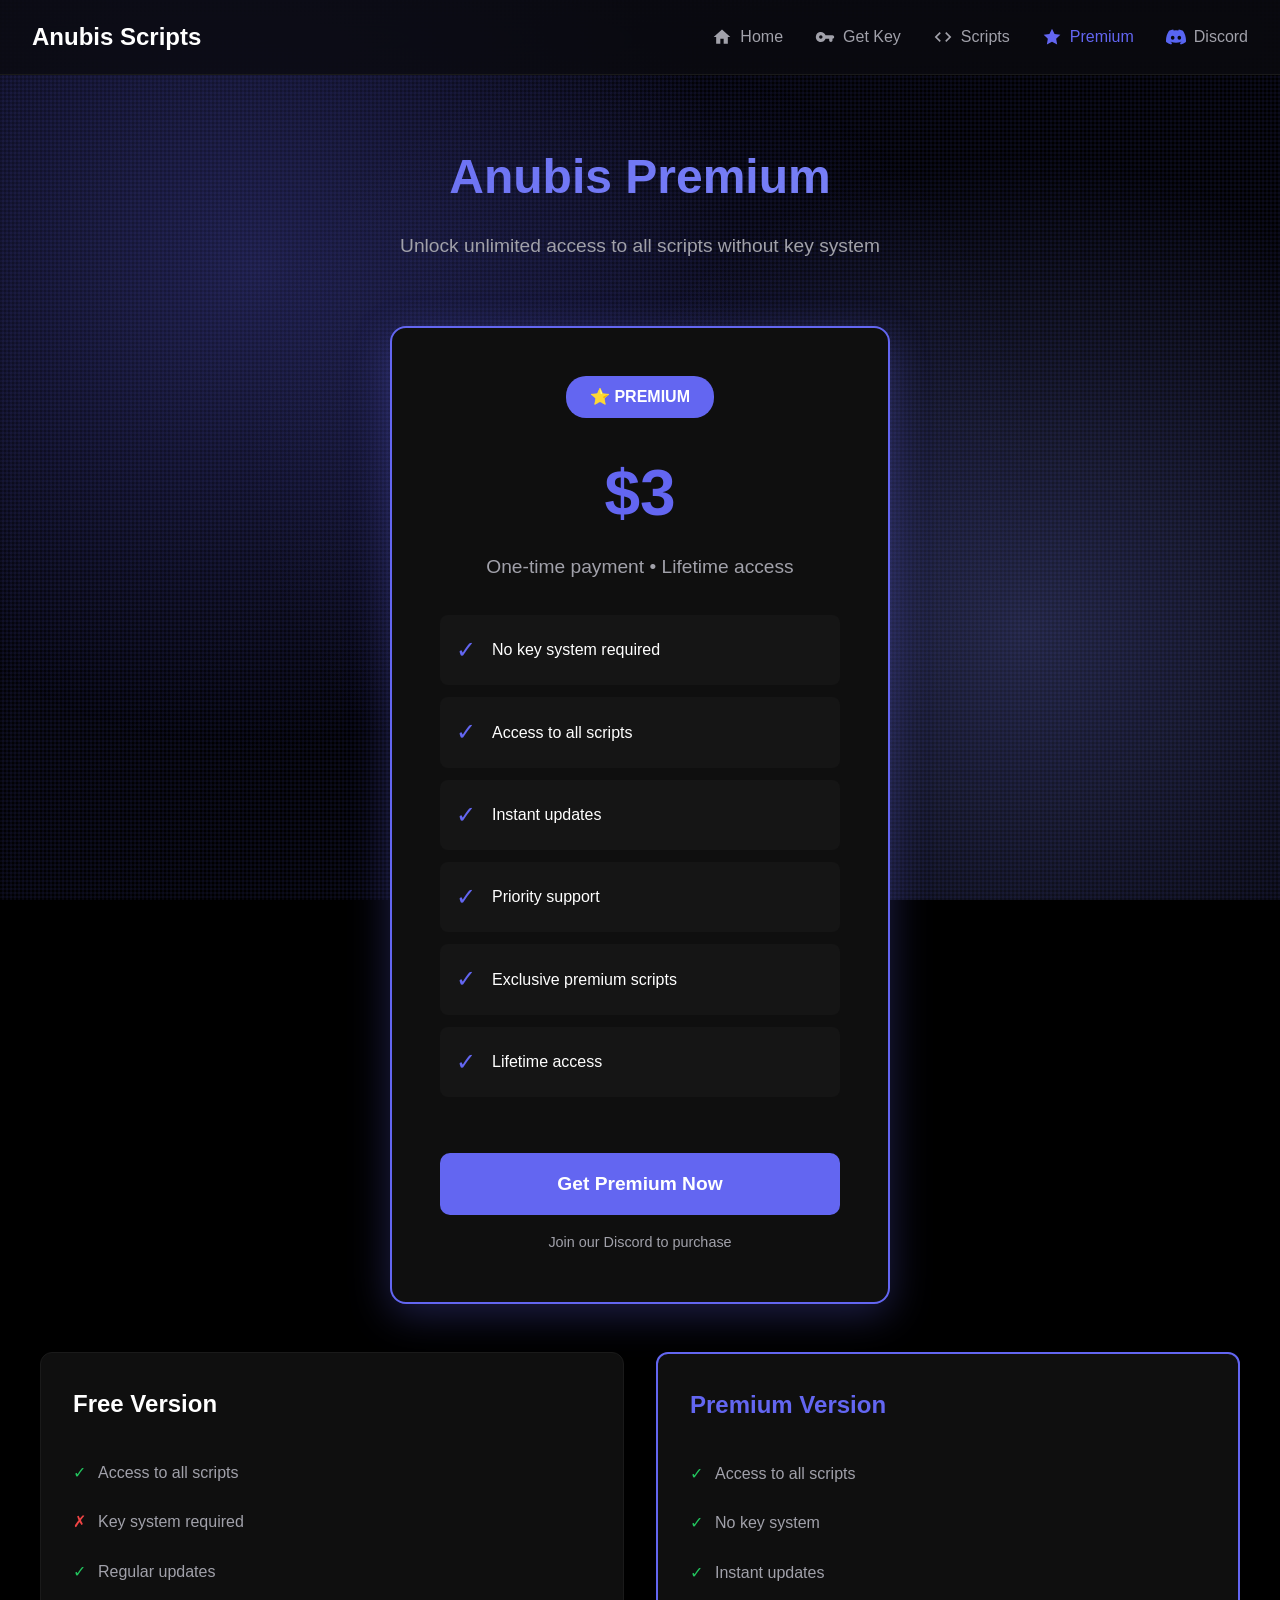
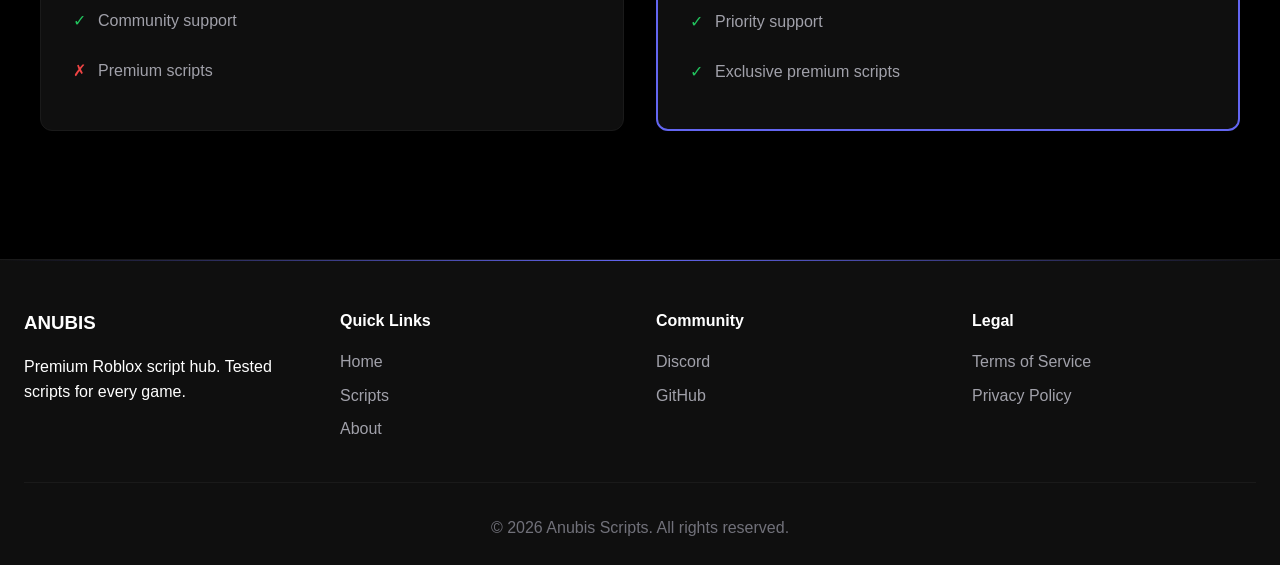
==== pages/premium.html @ 2e3e7651 "Initial commit: Anubis Scripts website" ====
<!DOCTYPE html>
<html lang="en">
<head>
    <meta charset="UTF-8">
    <meta name="viewport" content="width=device-width, initial-scale=1.0">
    <title>Premium - Anubis Scripts</title>
    <link rel="stylesheet" href="../css/airflow-style.css">
    <style>
        .page-header {
            padding: 4rem 0 2rem;
            text-align: center;
        }

        .page-title {
            font-size: 3rem;
            margin-bottom: 1rem;
            background: linear-gradient(135deg, var(--accent), var(--accent-light));
            -webkit-background-clip: text;
            -webkit-text-fill-color: transparent;
            background-clip: text;
        }

        .page-description {
            font-size: 1.2rem;
            color: var(--text-secondary);
        }

        .premium-section {
            padding: 2rem 0 4rem;
        }

        .premium-container {
            max-width: 1200px;
            margin: 0 auto;
        }

        .pricing-card {
            background: var(--surface);
            border: 2px solid var(--accent);
            border-radius: 16px;
            padding: 3rem;
            max-width: 500px;
            margin: 0 auto 3rem;
            text-align: center;
            box-shadow: 0 10px 40px var(--accent-glow);
        }

        .premium-badge {
            display: inline-block;
            background: var(--accent);
            color: white;
            padding: 0.5rem 1.5rem;
            border-radius: 20px;
            font-weight: 600;
            margin-bottom: 1.5rem;
        }

        .price {
            font-size: 4rem;
            font-weight: 700;
            color: var(--accent);
            margin-bottom: 0.5rem;
        }

        .price-period {
            color: var(--text-secondary);
            font-size: 1.2rem;
            margin-bottom: 2rem;
        }

        .features-list {
            text-align: left;
            margin: 2rem 0;
        }

        .feature-item {
            display: flex;
            align-items: center;
            gap: 1rem;
            padding: 1rem;
            margin-bottom: 0.75rem;
            background: var(--surface-light);
            border-radius: 8px;
        }

        .feature-icon {
            color: var(--accent);
            font-size: 1.5rem;
            flex-shrink: 0;
        }

        .feature-text {
            color: var(--text-primary);
            line-height: 1.6;
        }

        .buy-button {
            width: 100%;
            background: var(--accent);
            color: white;
            border: none;
            padding: 1.25rem 2rem;
            border-radius: 10px;
            font-size: 1.2rem;
            font-weight: 600;
            cursor: pointer;
            transition: all var(--transition);
            margin-top: 1.5rem;
        }

        .buy-button:hover {
            background: var(--accent-light);
            transform: translateY(-2px);
            box-shadow: 0 8px 25px var(--accent-glow);
        }

        .comparison-grid {
            display: grid;
            grid-template-columns: repeat(auto-fit, minmax(300px, 1fr));
            gap: 2rem;
            margin-top: 3rem;
        }

        .comparison-card {
            background: var(--surface);
            border: 1px solid var(--border);
            border-radius: 12px;
            padding: 2rem;
        }

        .comparison-card h3 {
            font-size: 1.5rem;
            margin-bottom: 1.5rem;
            color: var(--text-primary);
        }

        .comparison-list {
            list-style: none;
            padding: 0;
        }

        .comparison-list li {
            padding: 0.75rem 0;
            color: var(--text-secondary);
            display: flex;
            align-items: center;
            gap: 0.75rem;
        }

        .check-icon {
            color: var(--success);
        }

        .cross-icon {
            color: #ef4444;
        }
    </style>
</head>
<body>
    <!-- Header -->
    <header class="header">
        <div class="header-container">
            <div class="header-brand">
                <img src="../assets/logo.png" alt="Anubis" class="brand-logo-img" onerror="this.style.display='none'">
                Anubis Scripts
            </div>
            <nav class="nav">
                <a class="nav-link" href="../index.html">
                    <svg class="nav-icon" viewBox="0 0 24 24" fill="currentColor">
                        <path d="M10 20v-6h4v6h5v-8h3L12 3 2 12h3v8z"></path>
                    </svg>
                    Home
                </a>
                <a class="nav-link" href="get-key.html">
                    <svg class="nav-icon" viewBox="0 0 24 24" fill="currentColor">
                        <path d="M12.65 10C11.7 7.31 8.9 5.5 5.77 6.12c-2.29.46-4.15 2.29-4.63 4.58C.32 14.57 3.26 18 7 18c2.61 0 4.83-1.67 5.65-4H17v2c0 1.1.9 2 2 2s2-.9 2-2v-2c1.1 0 2-.9 2-2s-.9-2-2-2h-8.35zM7 14c-1.1 0-2-.9-2-2s.9-2 2-2 2 .9 2 2-.9 2-2 2z"></path>
                    </svg>
                    Get Key
                </a>
                <a class="nav-link" href="../scripts.html">
                    <svg class="nav-icon" viewBox="0 0 24 24" fill="currentColor">
                        <path d="M9.4 16.6L4.8 12l4.6-4.6L8 6l-6 6 6 6 1.4-1.4zm5.2 0l4.6-4.6-4.6-4.6L16 6l6 6-6 6-1.4-1.4z"></path>
                    </svg>
                    Scripts
                </a>
                <a class="nav-link" href="premium.html" style="color: var(--accent);">
                    <svg class="nav-icon" viewBox="0 0 24 24" fill="currentColor">
                        <path d="M12 2l3.09 6.26L22 9.27l-5 4.87 1.18 6.88L12 17.77l-6.18 3.25L7 14.14 2 9.27l6.91-1.01L12 2z"></path>
                    </svg>
                    Premium
                </a>
                <a class="nav-link" href="https://discord.gg/FeSD9YyA4r" target="_blank">
                    <svg class="nav-icon discord-icon" viewBox="0 0 24 24" fill="currentColor">
                        <path d="M20.317 4.37a19.791 19.791 0 00-4.885-1.515.074.074 0 00-.079.037c-.21.375-.444.865-.608 1.25a18.27 18.27 0 00-5.487 0 12.64 12.64 0 00-.617-1.25.077.077 0 00-.079-.037A19.736 19.736 0 003.677 4.37a.07.07 0 00-.032.027C.533 9.046-.32 13.58.099 18.057a.082.082 0 00.031.057 19.9 19.9 0 005.993 3.03.078.078 0 00.084-.028c.462-.63.874-1.295 1.226-1.994a.076.076 0 00-.041-.106 13.107 13.107 0 01-1.872-.892.077.077 0 01-.008-.128 10.2 10.2 0 00.372-.292.074.074 0 01.077-.01c3.928 1.793 8.18 1.793 12.062 0a.074.074 0 01.078.01c.12.098.246.198.373.292a.077.077 0 01-.006.127 12.299 12.299 0 01-1.873.892.077.077 0 00-.041.107c.36.698.772 1.362 1.225 1.993a.076.076 0 00.084.028 19.839 19.839 0 006.002-3.03.077.077 0 00.032-.054c.5-5.177-.838-9.674-3.549-13.66a.061.061 0 00-.031-.03zM8.02 15.33c-1.183 0-2.157-1.085-2.157-2.419 0-1.333.956-2.419 2.157-2.419 1.21 0 2.176 1.096 2.157 2.42 0 1.333-.956 2.418-2.157 2.418zm7.975 0c-1.183 0-2.157-1.085-2.157-2.419 0-1.333.955-2.419 2.157-2.419 1.21 0 2.176 1.096 2.157 2.42 0 1.333-.946 2.418-2.157 2.418z"></path>
                    </svg>
                    Discord
                </a>
            </nav>
        </div>
    </header>

    <!-- Page Header -->
    <section class="page-header">
        <div class="container">
            <h1 class="page-title">Anubis Premium</h1>
            <p class="page-description">Unlock unlimited access to all scripts without key system</p>
        </div>
    </section>

    <!-- Premium Section -->
    <section class="premium-section">
        <div class="container">
            <div class="premium-container">
                <!-- Pricing Card -->
                <div class="pricing-card">
                    <div class="premium-badge">⭐ PREMIUM</div>
                    <div class="price">$3</div>
                    <div class="price-period">One-time payment • Lifetime access</div>

                    <div class="features-list">
                        <div class="feature-item">
                            <span class="feature-icon">✓</span>
                            <span class="feature-text">No key system required</span>
                        </div>
                        <div class="feature-item">
                            <span class="feature-icon">✓</span>
                            <span class="feature-text">Access to all scripts</span>
                        </div>
                        <div class="feature-item">
                            <span class="feature-icon">✓</span>
                            <span class="feature-text">Instant updates</span>
                        </div>
                        <div class="feature-item">
                            <span class="feature-icon">✓</span>
                            <span class="feature-text">Priority support</span>
                        </div>
                        <div class="feature-item">
                            <span class="feature-icon">✓</span>
                            <span class="feature-text">Exclusive premium scripts</span>
                        </div>
                        <div class="feature-item">
                            <span class="feature-icon">✓</span>
                            <span class="feature-text">Lifetime access</span>
                        </div>
                    </div>

                    <button class="buy-button" onclick="window.open('https://discord.gg/FeSD9YyA4r', '_blank')">
                        Get Premium Now
                    </button>
                    <p style="color: var(--text-secondary); margin-top: 1rem; font-size: 0.9rem;">
                        Join our Discord to purchase
                    </p>
                </div>

                <!-- Comparison -->
                <div class="comparison-grid">
                    <div class="comparison-card">
                        <h3>Free Version</h3>
                        <ul class="comparison-list">
                            <li><span class="check-icon">✓</span> Access to all scripts</li>
                            <li><span class="cross-icon">✗</span> Key system required</li>
                            <li><span class="check-icon">✓</span> Regular updates</li>
                            <li><span class="check-icon">✓</span> Community support</li>
                            <li><span class="cross-icon">✗</span> Premium scripts</li>
                        </ul>
                    </div>

                    <div class="comparison-card" style="border: 2px solid var(--accent);">
                        <h3 style="color: var(--accent);">Premium Version</h3>
                        <ul class="comparison-list">
                            <li><span class="check-icon">✓</span> Access to all scripts</li>
                            <li><span class="check-icon">✓</span> No key system</li>
                            <li><span class="check-icon">✓</span> Instant updates</li>
                            <li><span class="check-icon">✓</span> Priority support</li>
                            <li><span class="check-icon">✓</span> Exclusive premium scripts</li>
                        </ul>
                    </div>
                </div>
            </div>
        </div>
    </section>

    <!-- Footer -->
    <footer class="footer">
        <div class="container">
            <div class="footer-content">
                <div class="footer-section">
                    <h3>ANUBIS</h3>
                    <p>Premium Roblox script hub. Tested scripts for every game.</p>
                </div>
                <div class="footer-section">
                    <h4>Quick Links</h4>
                    <a href="../index.html" class="footer-link">Home</a>
                    <a href="../scripts.html" class="footer-link">Scripts</a>
                    <a href="about.html" class="footer-link">About</a>
                </div>
                <div class="footer-section">
                    <h4>Community</h4>
                    <a href="https://discord.gg/FeSD9YyA4r" target="_blank" class="footer-link">Discord</a>
                    <a href="https://github.com/biokiller59" target="_blank" class="footer-link">GitHub</a>
                </div>
                <div class="footer-section">
                    <h4>Legal</h4>
                    <a href="legal/terms.html" class="footer-link">Terms of Service</a>
                    <a href="legal/privacy.html" class="footer-link">Privacy Policy</a>
                </div>
            </div>
            <div class="footer-bottom">
                <p>&copy; 2026 Anubis Scripts. All rights reserved.</p>
            </div>
        </div>
    </footer>
</body>
</html>
---- css/airflow-style.css ----
/* ===================================
   AIRFLOW STYLE - INSPIRED DESIGN
   =================================== */

:root {
    /* AirFlow Colors - Darker Theme */
    --bg-primary: #000000;
    --bg-secondary: #0a0a0a;
    --surface: #0f0f0f;
    --surface-light: #151515;
    --accent: #6366f1;
    --accent-light: #818cf8;
    --accent-glow: rgba(99, 102, 241, 0.3);
    --text-primary: #ffffff;
    --text-secondary: #a1a1aa;
    --text-dim: #71717a;
    --border: #1a1a1a;
    --success: #22c55e;
    --warning: #f59e0b;

    /* Spacing */
    --spacing-xs: 0.5rem;
    --spacing-sm: 1rem;
    --spacing-md: 1.5rem;
    --spacing-lg: 2rem;
    --spacing-xl: 3rem;

    /* Transitions */
    --transition: 0.3s cubic-bezier(0.4, 0, 0.2, 1);
}

* {
    margin: 0;
    padding: 0;
    box-sizing: border-box;
}

body {
    font-family: -apple-system, BlinkMacSystemFont, 'Segoe UI', Roboto, 'Helvetica Neue', Arial, sans-serif;
    background: var(--bg-primary);
    color: var(--text-primary);
    line-height: 1.6;
    overflow-x: hidden;
    position: relative;
}

/* Animated Background - Matrix/Code Theme */
body::before {
    content: '';
    position: fixed;
    top: 0;
    left: 0;
    width: 100%;
    height: 100%;
    background:
        linear-gradient(135deg, rgba(99, 102, 241, 0.08) 0%, transparent 50%),
        repeating-linear-gradient(
            90deg,
            transparent,
            transparent 2px,
            rgba(99, 102, 241, 0.06) 2px,
            rgba(99, 102, 241, 0.06) 4px
        ),
        repeating-linear-gradient(
            0deg,
            transparent,
            transparent 2px,
            rgba(99, 102, 241, 0.06) 2px,
            rgba(99, 102, 241, 0.06) 4px
        );
    animation: gridMove 20s linear infinite;
    pointer-events: none;
    z-index: 0;
}

body::after {
    content: '';
    position: fixed;
    top: 0;
    left: 0;
    width: 100%;
    height: 100%;
    background:
        radial-gradient(circle at 20% 30%, rgba(99, 102, 241, 0.25) 0%, transparent 40%),
        radial-gradient(circle at 80% 70%, rgba(129, 140, 248, 0.25) 0%, transparent 40%),
        radial-gradient(circle at 50% 50%, rgba(99, 102, 241, 0.15) 0%, transparent 50%);
    animation: backgroundPulse 8s ease-in-out infinite;
    pointer-events: none;
    z-index: 0;
}

@keyframes gridMove {
    0% {
        background-position: 0 0, 0 0, 0 0;
    }
    100% {
        background-position: 0 0, 100px 0, 0 100px;
    }
}

@keyframes backgroundPulse {
    0%, 100% {
        opacity: 0.8;
        transform: rotate(0deg);
    }
    33% {
        opacity: 1;
        transform: rotate(2deg);
    }
    66% {
        opacity: 0.9;
        transform: rotate(-2deg);
    }
}

.container {
    max-width: 1400px;
    margin: 0 auto;
    padding: 0 var(--spacing-md);
    position: relative;
    z-index: 1;
}

/* === HEADER === */
.header {
    position: sticky;
    top: 0;
    z-index: 1000;
    background: rgba(10, 10, 15, 0.8);
    backdrop-filter: blur(20px);
    border-bottom: 1px solid var(--border);
    animation: slideDown 0.5s ease-out;
}

@keyframes slideDown {
    from {
        transform: translateY(-100%);
        opacity: 0;
    }
    to {
        transform: translateY(0);
        opacity: 1;
    }
}

.header-container {
    display: flex;
    align-items: center;
    justify-content: space-between;
    padding: 1rem 2rem;
    max-width: 1400px;
    margin: 0 auto;
}

.header-brand {
    display: flex;
    align-items: center;
    gap: 0.75rem;
    font-size: 1.5rem;
    font-weight: 700;
    color: var(--text-primary);
    animation: fadeIn 0.8s ease-out;
}

@keyframes fadeIn {
    from {
        opacity: 0;
        transform: translateY(10px);
    }
    to {
        opacity: 1;
        transform: translateY(0);
    }
}

.brand-logo-img {
    width: 40px;
    height: 40px;
    border-radius: 8px;
    transition: all var(--transition);
    animation: rotate 20s linear infinite;
}

@keyframes rotate {
    from { transform: rotate(0deg); }
    to { transform: rotate(360deg); }
}

.brand-logo-img:hover {
    animation: none;
    transform: scale(1.1);
    box-shadow: 0 0 20px var(--accent-glow);
}

.nav {
    display: flex;
    gap: 2rem;
    align-items: center;
}

.nav-link {
    display: flex;
    align-items: center;
    gap: 0.5rem;
    color: var(--text-secondary);
    text-decoration: none;
    font-weight: 500;
    transition: all var(--transition);
    padding: 0.5rem 0;
    position: relative;
}

.nav-link::after {
    content: '';
    position: absolute;
    bottom: 0;
    left: 0;
    width: 0;
    height: 2px;
    background: var(--accent);
    transition: width var(--transition);
}

.nav-link:hover {
    color: var(--text-primary);
    transform: translateY(-2px);
}

.nav-link:hover::after {
    width: 100%;
}

.nav-icon {
    width: 20px;
    height: 20px;
    transition: all var(--transition);
}

.nav-link:hover .nav-icon {
    transform: scale(1.2);
}

.discord-icon {
    fill: #5865f2;
}

/* === BUTTONS === */
.btn-primary,
.btn-secondary,
.btn-accent {
    display: flex;
    align-items: center;
    gap: 0.5rem;
    padding: 0.875rem 1.75rem;
    border-radius: 8px;
    font-weight: 600;
    font-size: 1rem;
    cursor: pointer;
    transition: all var(--transition);
    border: none;
    text-decoration: none;
    position: relative;
    overflow: hidden;
}

.btn-primary::before,
.btn-accent::before {
    content: '';
    position: absolute;
    top: 50%;
    left: 50%;
    width: 0;
    height: 0;
    border-radius: 50%;
    background: rgba(255, 255, 255, 0.2);
    transform: translate(-50%, -50%);
    transition: width 0.6s, height 0.6s;
}

.btn-primary:hover::before,
.btn-accent:hover::before {
    width: 300px;
    height: 300px;
}

.btn-primary {
    background: var(--accent);
    color: white;
    box-shadow: 0 4px 14px var(--accent-glow);
}

.btn-primary:hover {
    background: var(--accent-light);
    transform: translateY(-2px);
    box-shadow: 0 6px 20px var(--accent-glow);
}

.btn-secondary {
    background: transparent;
    color: var(--text-primary);
    border: 2px solid var(--border);
}

.btn-secondary:hover {
    border-color: var(--accent);
    background: rgba(99, 102, 241, 0.1);
    transform: translateY(-2px);
}

.btn-accent {
    background: var(--success);
    color: white;
}

.btn-accent:hover {
    background: #16a34a;
    transform: translateY(-2px);
}

.btn-icon {
    width: 20px;
    height: 20px;
    position: relative;
    z-index: 1;
}

/* === HERO SECTION === */
.hero {
    padding: 6rem 0 4rem;
    position: relative;
}

.hero-container {
    max-width: 1400px;
    margin: 0 auto;
    padding: 0 2rem;
}

.brand-section {
    text-align: center;
    margin-bottom: 2rem;
    animation: fadeIn 1s ease-out;
}

.brand-logo {
    width: 120px;
    height: 120px;
    border-radius: 20px;
    box-shadow: 0 0 40px var(--accent-glow);
    animation: float 3s ease-in-out infinite;
}

@keyframes float {
    0%, 100% {
        transform: translateY(0px);
    }
    50% {
        transform: translateY(-20px);
    }
}

.hero-content {
    text-align: center;
    max-width: 800px;
    margin: 0 auto 4rem;
    animation: fadeIn 1.2s ease-out;
}

.developer-tag {
    color: var(--accent);
    font-weight: 600;
    position: relative;
    display: inline-block;
}

.developer-tag::after {
    content: '';
    position: absolute;
    bottom: -2px;
    left: 0;
    width: 100%;
    height: 2px;
    background: var(--accent);
    animation: shimmer 2s ease-in-out infinite;
}

@keyframes shimmer {
    0%, 100% {
        opacity: 0.5;
        transform: scaleX(0.8);
    }
    50% {
        opacity: 1;
        transform: scaleX(1);
    }
}

.hero-description {
    font-size: 1.1rem;
    color: var(--text-secondary);
    margin-bottom: 1rem;
}

.hero-subtitle {
    font-size: 1rem;
    color: var(--text-dim);
    margin-bottom: 2rem;
    line-height: 1.8;
}

.action-buttons {
    display: flex;
    gap: 1rem;
    justify-content: center;
    flex-wrap: wrap;
    animation: fadeIn 1.4s ease-out;
}

/* === FEATURES === */
.hero-features {
    margin-top: 4rem;
    animation: fadeIn 1.6s ease-out;
}

.features-heading {
    text-align: center;
    font-size: 2.5rem;
    margin-bottom: 3rem;
    background: linear-gradient(135deg, var(--accent), var(--accent-light));
    -webkit-background-clip: text;
    -webkit-text-fill-color: transparent;
    background-clip: text;
    animation: gradientShift 3s ease-in-out infinite;
}

@keyframes gradientShift {
    0%, 100% {
        filter: hue-rotate(0deg);
    }
    50% {
        filter: hue-rotate(10deg);
    }
}

.hero-features-grid {
    display: grid;
    grid-template-columns: repeat(auto-fit, minmax(300px, 1fr));
    gap: 2rem;
}

.hero-feature-card {
    background: var(--surface);
    border: 1px solid var(--border);
    border-radius: 12px;
    padding: 2rem;
    transition: all var(--transition);
    position: relative;
    overflow: hidden;
    animation: fadeInUp 0.6s ease-out backwards;
}

.hero-feature-card:nth-child(1) { animation-delay: 0.1s; }
.hero-feature-card:nth-child(2) { animation-delay: 0.2s; }
.hero-feature-card:nth-child(3) { animation-delay: 0.3s; }
.hero-feature-card:nth-child(4) { animation-delay: 0.4s; }
.hero-feature-card:nth-child(5) { animation-delay: 0.5s; }
.hero-feature-card:nth-child(6) { animation-delay: 0.6s; }

@keyframes fadeInUp {
    from {
        opacity: 0;
        transform: translateY(30px);
    }
    to {
        opacity: 1;
        transform: translateY(0);
    }
}

.hero-feature-card::before {
    content: '';
    position: absolute;
    top: 0;
    left: -100%;
    width: 100%;
    height: 100%;
    background: linear-gradient(90deg, transparent, rgba(99, 102, 241, 0.1), transparent);
    transition: left 0.5s;
}

.hero-feature-card:hover::before {
    left: 100%;
}

.hero-feature-card:hover {
    transform: translateY(-5px);
    border-color: var(--accent);
    box-shadow: 0 10px 30px rgba(0, 0, 0, 0.3);
}

.hero-feature-icon {
    width: 48px;
    height: 48px;
    margin-bottom: 1rem;
    color: var(--accent);
    transition: all var(--transition);
}

.hero-feature-card:hover .hero-feature-icon {
    transform: scale(1.2) rotate(5deg);
}

.hero-feature-title {
    font-size: 1.25rem;
    margin-bottom: 0.75rem;
    color: var(--text-primary);
}

.hero-feature-desc {
    color: var(--text-secondary);
    line-height: 1.6;
}

.hero-discord-link {
    color: var(--accent);
    text-decoration: none;
    font-weight: 600;
    position: relative;
}

.hero-discord-link::after {
    content: '';
    position: absolute;
    bottom: -2px;
    left: 0;
    width: 0;
    height: 2px;
    background: var(--accent);
    transition: width var(--transition);
}

.hero-discord-link:hover::after {
    width: 100%;
}

/* === FAQ SECTION === */
.faq-section {
    padding: 4rem 0;
    background: var(--bg-secondary);
}

.faq-container {
    max-width: 1200px;
    margin: 0 auto;
    padding: 0 2rem;
}

.faq-title {
    text-align: center;
    font-size: 2.5rem;
    margin-bottom: 3rem;
    background: linear-gradient(135deg, var(--accent), var(--accent-light));
    -webkit-background-clip: text;
    -webkit-text-fill-color: transparent;
    background-clip: text;
    animation: fadeIn 0.8s ease-out;
}

.faq-grid {
    display: grid;
    gap: 1rem;
}

.faq-item {
    background: var(--surface);
    border: 1px solid var(--border);
    border-radius: 12px;
    overflow: hidden;
    transition: all var(--transition);
    animation: fadeInUp 0.5s ease-out backwards;
}

.faq-item:nth-child(1) { animation-delay: 0.1s; }
.faq-item:nth-child(2) { animation-delay: 0.15s; }
.faq-item:nth-child(3) { animation-delay: 0.2s; }
.faq-item:nth-child(4) { animation-delay: 0.25s; }
.faq-item:nth-child(5) { animation-delay: 0.3s; }
.faq-item:nth-child(6) { animation-delay: 0.35s; }

.faq-item:hover {
    border-color: var(--accent);
    transform: translateX(5px);
}

.faq-header {
    display: flex;
    justify-content: space-between;
    align-items: center;
    padding: 1.5rem;
    cursor: pointer;
    user-select: none;
    transition: all var(--transition);
}

.faq-header:hover {
    background: rgba(99, 102, 241, 0.05);
}

.faq-question {
    font-size: 1.1rem;
    font-weight: 600;
    color: var(--text-primary);
}

.faq-icon {
    font-size: 1.5rem;
    color: var(--accent);
    transition: transform var(--transition);
}

.faq-item.active .faq-icon {
    transform: rotate(45deg);
}

.faq-answer {
    max-height: 0;
    overflow: hidden;
    transition: max-height 0.3s ease;
}

.faq-item.active .faq-answer {
    max-height: 500px;
}

.faq-answer p {
    padding: 0 1.5rem 1.5rem;
    color: var(--text-secondary);
    line-height: 1.8;
    animation: fadeIn 0.5s ease-out;
}

.discord-link {
    color: var(--accent);
    text-decoration: none;
    font-weight: 600;
    position: relative;
}

.discord-link::after {
    content: '';
    position: absolute;
    bottom: -2px;
    left: 0;
    width: 0;
    height: 2px;
    background: var(--accent);
    transition: width var(--transition);
}

.discord-link:hover::after {
    width: 100%;
}

/* === FOOTER === */
.footer {
    background: var(--surface);
    border-top: 1px solid var(--border);
    padding: 3rem 0 1.5rem;
    margin-top: 4rem;
    position: relative;
}

.footer::before {
    content: '';
    position: absolute;
    top: 0;
    left: 0;
    width: 100%;
    height: 1px;
    background: linear-gradient(90deg, transparent, var(--accent), transparent);
    animation: shimmer 3s ease-in-out infinite;
}

.footer-content {
    display: grid;
    grid-template-columns: repeat(auto-fit, minmax(200px, 1fr));
    gap: 2rem;
    margin-bottom: 2rem;
}

.footer-section h3,
.footer-section h4 {
    margin-bottom: 1rem;
    color: var(--text-primary);
    position: relative;
    display: inline-block;
}

.footer-section h3::after,
.footer-section h4::after {
    content: '';
    position: absolute;
    bottom: -5px;
    left: 0;
    width: 0;
    height: 2px;
    background: var(--accent);
    transition: width var(--transition);
}

.footer-section:hover h3::after,
.footer-section:hover h4::after {
    width: 100%;
}

.footer-link {
    display: block;
    color: var(--text-secondary);
    text-decoration: none;
    margin-bottom: 0.5rem;
    transition: all var(--transition);
    position: relative;
    padding-left: 0;
}

.footer-link::before {
    content: '→';
    position: absolute;
    left: -20px;
    opacity: 0;
    transition: all var(--transition);
}

.footer-link:hover {
    color: var(--accent);
    padding-left: 20px;
}

.footer-link:hover::before {
    opacity: 1;
    left: 0;
}

.footer-bottom {
    text-align: center;
    padding-top: 2rem;
    border-top: 1px solid var(--border);
    color: var(--text-dim);
    animation: fadeIn 1s ease-out;
}

/* === ANIMATIONS === */
@keyframes fadeIn {
    from {
        opacity: 0;
        transform: translateY(20px);
    }
    to {
        opacity: 1;
        transform: translateY(0);
    }
}

.hero-content,
.hero-features-grid > * {
    animation: fadeIn 0.6s ease-out;
}

/* Scroll reveal animation */
@keyframes slideInLeft {
    from {
        opacity: 0;
        transform: translateX(-50px);
    }
    to {
        opacity: 1;
        transform: translateX(0);
    }
}

@keyframes slideInRight {
    from {
        opacity: 0;
        transform: translateX(50px);
    }
    to {
        opacity: 1;
        transform: translateX(0);
    }
}

/* Pulse animation for important elements */
@keyframes pulse {
    0%, 100% {
        box-shadow: 0 0 0 0 var(--accent-glow);
    }
    50% {
        box-shadow: 0 0 0 10px transparent;
    }
}

/* Glow effect */
@keyframes glow {
    0%, 100% {
        box-shadow: 0 0 20px var(--accent-glow);
    }
    50% {
        box-shadow: 0 0 40px var(--accent-glow), 0 0 60px var(--accent-glow);
    }
}

/* === RESPONSIVE === */
@media (max-width: 1024px) {
    .nav {
        gap: 1rem;
    }

    .hero-features-grid {
        grid-template-columns: repeat(auto-fit, minmax(250px, 1fr));
    }
}

@media (max-width: 768px) {
    .header-container {
        flex-direction: column;
        gap: 1rem;
    }

    .nav {
        flex-wrap: wrap;
        justify-content: center;
        gap: 0.75rem;
    }

    .nav-link {
        font-size: 0.9rem;
    }

    .hero {
        padding: 3rem 0 2rem;
    }

    .brand-logo {
        width: 80px;
        height: 80px;
    }

    .features-heading {
        font-size: 2rem;
    }

    .action-buttons {
        flex-direction: column;
    }

    .btn-primary,
    .btn-secondary,
    .btn-accent {
        width: 100%;
        justify-content: center;
    }
}
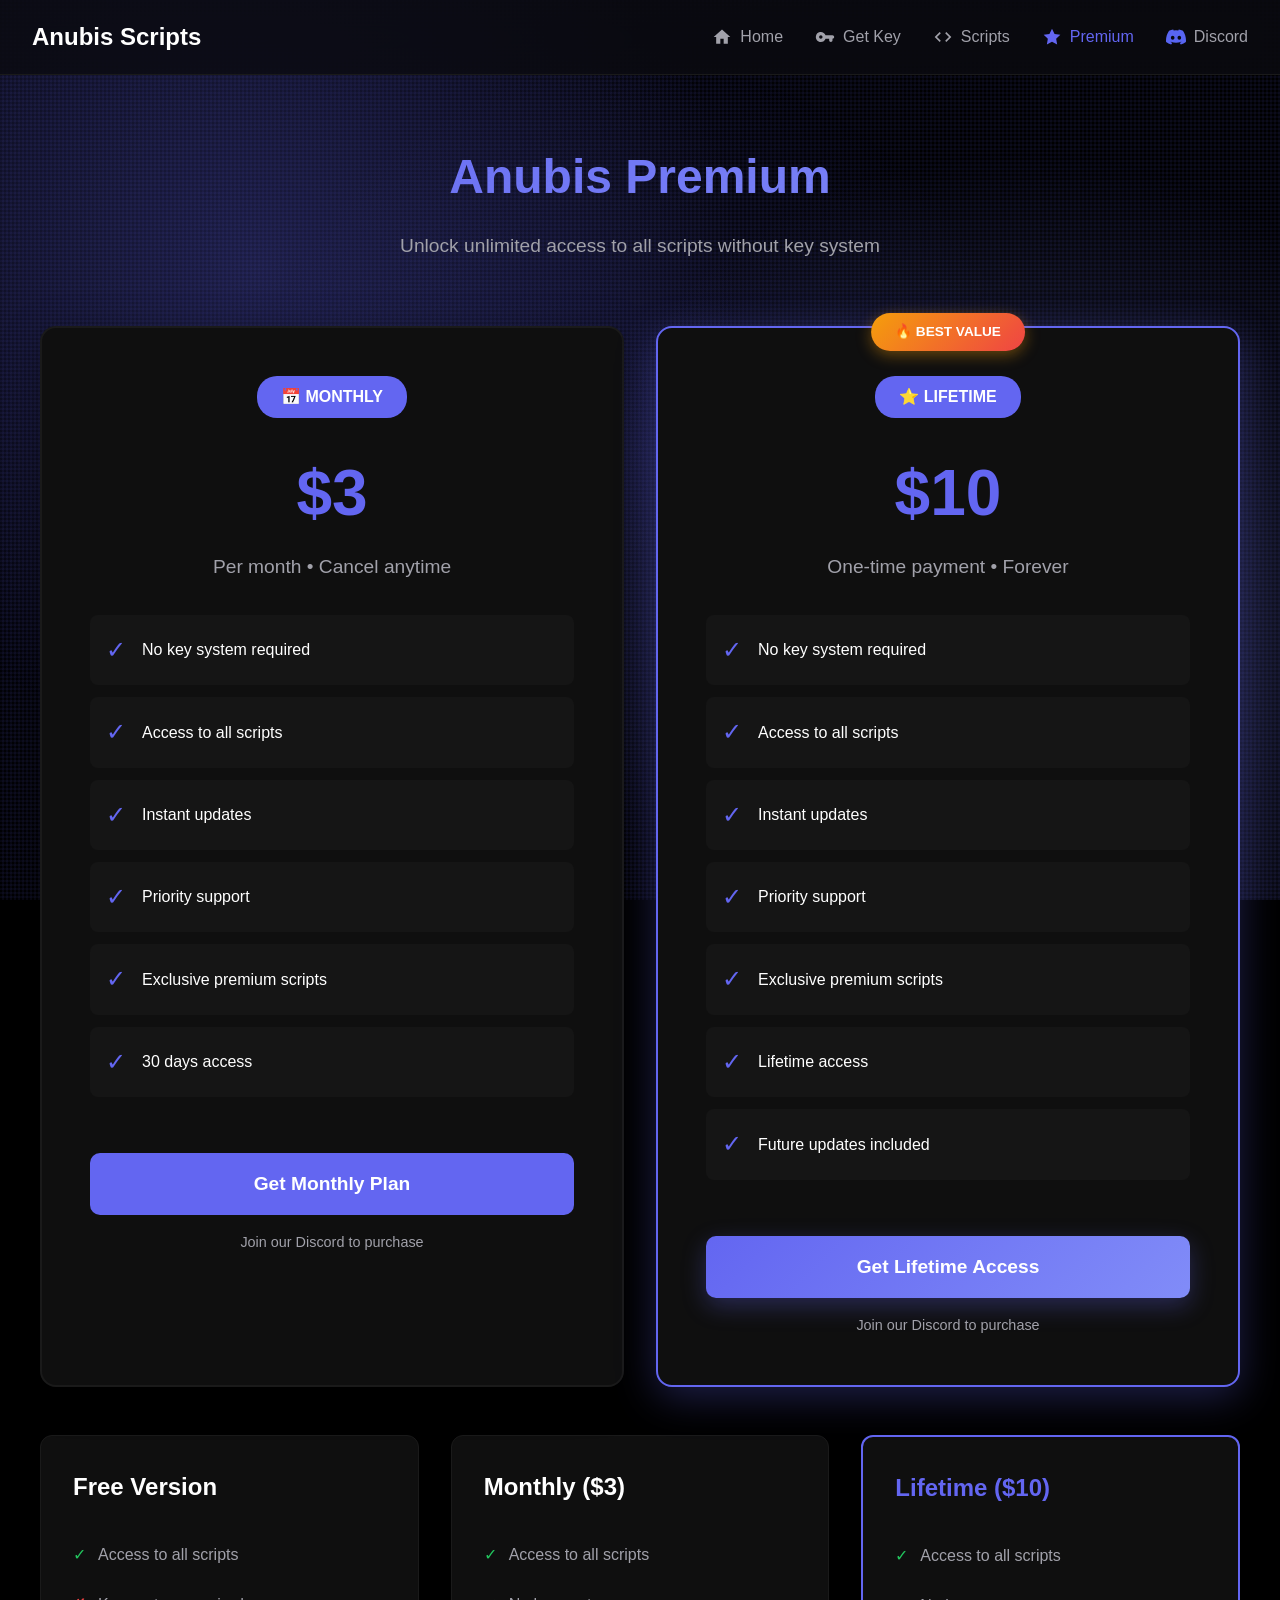
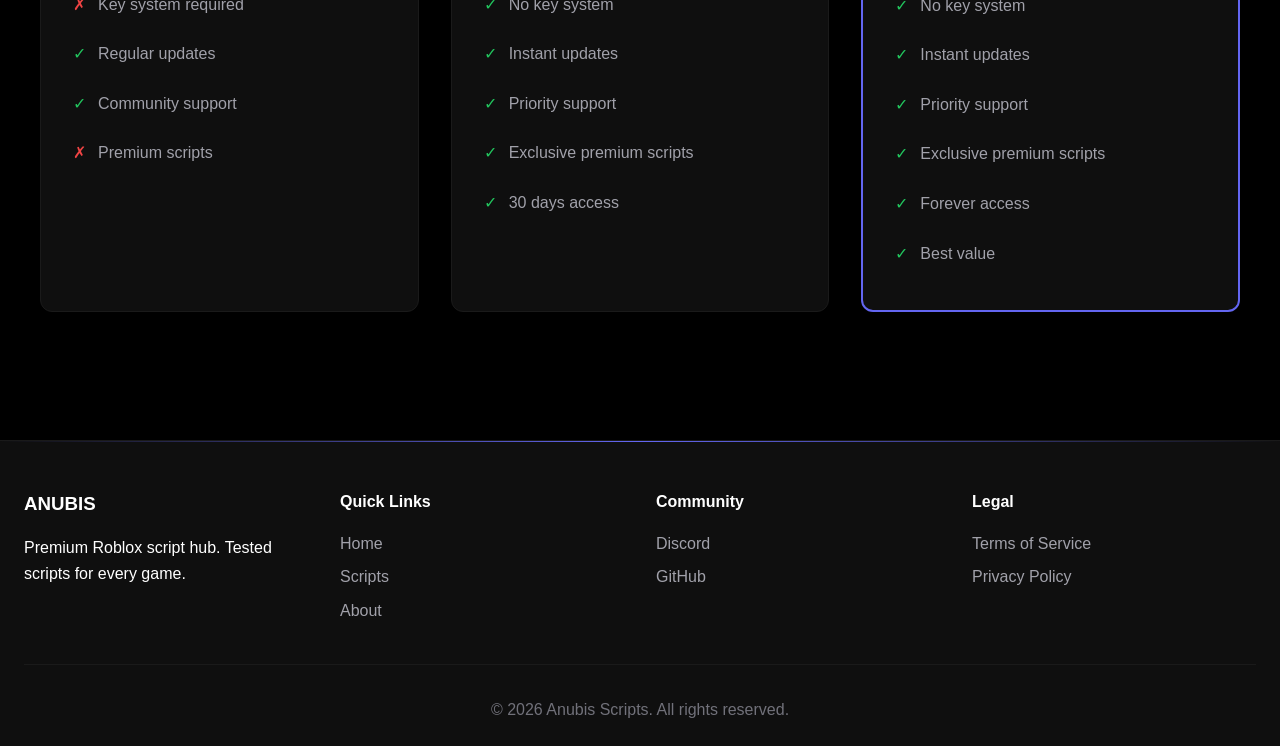
==== commit 1f2024db: "Update Premium page: add Monthly () and Lifetime (0) plans" ====
--- a/pages/premium.html
+++ b/pages/premium.html
@@ -34,15 +34,50 @@
             margin: 0 auto;
         }
 
+        .pricing-grid {
+            display: grid;
+            grid-template-columns: repeat(auto-fit, minmax(400px, 1fr));
+            gap: 2rem;
+            margin-bottom: 3rem;
+        }
+
         .pricing-card {
             background: var(--surface);
-            border: 2px solid var(--accent);
+            border: 2px solid var(--border);
             border-radius: 16px;
             padding: 3rem;
-            max-width: 500px;
-            margin: 0 auto 3rem;
             text-align: center;
+            box-shadow: 0 10px 40px rgba(0, 0, 0, 0.3);
+            transition: all var(--transition);
+            position: relative;
+        }
+
+        .pricing-card:hover {
+            transform: translateY(-5px);
+            box-shadow: 0 15px 50px rgba(0, 0, 0, 0.5);
+        }
+
+        .lifetime-card {
+            border: 2px solid var(--accent);
             box-shadow: 0 10px 40px var(--accent-glow);
+        }
+
+        .lifetime-card:hover {
+            box-shadow: 0 15px 60px var(--accent-glow);
+        }
+
+        .popular-badge {
+            position: absolute;
+            top: -15px;
+            left: 50%;
+            transform: translateX(-50%);
+            background: linear-gradient(135deg, #f59e0b, #ef4444);
+            color: white;
+            padding: 0.5rem 1.5rem;
+            border-radius: 20px;
+            font-weight: 700;
+            font-size: 0.85rem;
+            box-shadow: 0 4px 15px rgba(245, 158, 11, 0.4);
         }
 
         .premium-badge {
@@ -114,11 +149,35 @@
             box-shadow: 0 8px 25px var(--accent-glow);
         }
 
+        .lifetime-button {
+            background: linear-gradient(135deg, var(--accent), var(--accent-light));
+            box-shadow: 0 8px 25px var(--accent-glow);
+        }
+
+        .lifetime-button:hover {
+            background: linear-gradient(135deg, var(--accent-light), var(--accent));
+            box-shadow: 0 12px 35px var(--accent-glow);
+        }
+
         .comparison-grid {
             display: grid;
-            grid-template-columns: repeat(auto-fit, minmax(300px, 1fr));
+            grid-template-columns: repeat(auto-fit, minmax(250px, 1fr));
             gap: 2rem;
             margin-top: 3rem;
+        }
+
+        @media (max-width: 768px) {
+            .pricing-grid {
+                grid-template-columns: 1fr;
+            }
+
+            .comparison-grid {
+                grid-template-columns: 1fr;
+            }
+
+            .pricing-card {
+                padding: 2rem;
+            }
         }
 
         .comparison-card {
@@ -211,45 +270,94 @@
     <section class="premium-section">
         <div class="container">
             <div class="premium-container">
-                <!-- Pricing Card -->
-                <div class="pricing-card">
-                    <div class="premium-badge">⭐ PREMIUM</div>
-                    <div class="price">$3</div>
-                    <div class="price-period">One-time payment • Lifetime access</div>
-
-                    <div class="features-list">
-                        <div class="feature-item">
-                            <span class="feature-icon">✓</span>
-                            <span class="feature-text">No key system required</span>
+                <!-- Pricing Cards Grid -->
+                <div class="pricing-grid">
+                    <!-- Monthly Plan -->
+                    <div class="pricing-card">
+                        <div class="premium-badge">📅 MONTHLY</div>
+                        <div class="price">$3</div>
+                        <div class="price-period">Per month • Cancel anytime</div>
+
+                        <div class="features-list">
+                            <div class="feature-item">
+                                <span class="feature-icon">✓</span>
+                                <span class="feature-text">No key system required</span>
+                            </div>
+                            <div class="feature-item">
+                                <span class="feature-icon">✓</span>
+                                <span class="feature-text">Access to all scripts</span>
+                            </div>
+                            <div class="feature-item">
+                                <span class="feature-icon">✓</span>
+                                <span class="feature-text">Instant updates</span>
+                            </div>
+                            <div class="feature-item">
+                                <span class="feature-icon">✓</span>
+                                <span class="feature-text">Priority support</span>
+                            </div>
+                            <div class="feature-item">
+                                <span class="feature-icon">✓</span>
+                                <span class="feature-text">Exclusive premium scripts</span>
+                            </div>
+                            <div class="feature-item">
+                                <span class="feature-icon">✓</span>
+                                <span class="feature-text">30 days access</span>
+                            </div>
                         </div>
-                        <div class="feature-item">
-                            <span class="feature-icon">✓</span>
-                            <span class="feature-text">Access to all scripts</span>
+
+                        <button class="buy-button" onclick="window.open('https://discord.gg/FeSD9YyA4r', '_blank')">
+                            Get Monthly Plan
+                        </button>
+                        <p style="color: var(--text-secondary); margin-top: 1rem; font-size: 0.9rem;">
+                            Join our Discord to purchase
+                        </p>
+                    </div>
+
+                    <!-- Lifetime Plan -->
+                    <div class="pricing-card lifetime-card">
+                        <div class="popular-badge">🔥 BEST VALUE</div>
+                        <div class="premium-badge">⭐ LIFETIME</div>
+                        <div class="price">$10</div>
+                        <div class="price-period">One-time payment • Forever</div>
+
+                        <div class="features-list">
+                            <div class="feature-item">
+                                <span class="feature-icon">✓</span>
+                                <span class="feature-text">No key system required</span>
+                            </div>
+                            <div class="feature-item">
+                                <span class="feature-icon">✓</span>
+                                <span class="feature-text">Access to all scripts</span>
+                            </div>
+                            <div class="feature-item">
+                                <span class="feature-icon">✓</span>
+                                <span class="feature-text">Instant updates</span>
+                            </div>
+                            <div class="feature-item">
+                                <span class="feature-icon">✓</span>
+                                <span class="feature-text">Priority support</span>
+                            </div>
+                            <div class="feature-item">
+                                <span class="feature-icon">✓</span>
+                                <span class="feature-text">Exclusive premium scripts</span>
+                            </div>
+                            <div class="feature-item">
+                                <span class="feature-icon">✓</span>
+                                <span class="feature-text">Lifetime access</span>
+                            </div>
+                            <div class="feature-item">
+                                <span class="feature-icon">✓</span>
+                                <span class="feature-text">Future updates included</span>
+                            </div>
                         </div>
-                        <div class="feature-item">
-                            <span class="feature-icon">✓</span>
-                            <span class="feature-text">Instant updates</span>
-                        </div>
-                        <div class="feature-item">
-                            <span class="feature-icon">✓</span>
-                            <span class="feature-text">Priority support</span>
-                        </div>
-                        <div class="feature-item">
-                            <span class="feature-icon">✓</span>
-                            <span class="feature-text">Exclusive premium scripts</span>
-                        </div>
-                        <div class="feature-item">
-                            <span class="feature-icon">✓</span>
-                            <span class="feature-text">Lifetime access</span>
-                        </div>
+
+                        <button class="buy-button lifetime-button" onclick="window.open('https://discord.gg/FeSD9YyA4r', '_blank')">
+                            Get Lifetime Access
+                        </button>
+                        <p style="color: var(--text-secondary); margin-top: 1rem; font-size: 0.9rem;">
+                            Join our Discord to purchase
+                        </p>
                     </div>
-
-                    <button class="buy-button" onclick="window.open('https://discord.gg/FeSD9YyA4r', '_blank')">
-                        Get Premium Now
-                    </button>
-                    <p style="color: var(--text-secondary); margin-top: 1rem; font-size: 0.9rem;">
-                        Join our Discord to purchase
-                    </p>
                 </div>
 
                 <!-- Comparison -->
@@ -265,14 +373,28 @@
                         </ul>
                     </div>
 
-                    <div class="comparison-card" style="border: 2px solid var(--accent);">
-                        <h3 style="color: var(--accent);">Premium Version</h3>
+                    <div class="comparison-card">
+                        <h3>Monthly ($3)</h3>
                         <ul class="comparison-list">
                             <li><span class="check-icon">✓</span> Access to all scripts</li>
                             <li><span class="check-icon">✓</span> No key system</li>
                             <li><span class="check-icon">✓</span> Instant updates</li>
                             <li><span class="check-icon">✓</span> Priority support</li>
                             <li><span class="check-icon">✓</span> Exclusive premium scripts</li>
+                            <li><span class="check-icon">✓</span> 30 days access</li>
+                        </ul>
+                    </div>
+
+                    <div class="comparison-card" style="border: 2px solid var(--accent);">
+                        <h3 style="color: var(--accent);">Lifetime ($10)</h3>
+                        <ul class="comparison-list">
+                            <li><span class="check-icon">✓</span> Access to all scripts</li>
+                            <li><span class="check-icon">✓</span> No key system</li>
+                            <li><span class="check-icon">✓</span> Instant updates</li>
+                            <li><span class="check-icon">✓</span> Priority support</li>
+                            <li><span class="check-icon">✓</span> Exclusive premium scripts</li>
+                            <li><span class="check-icon">✓</span> Forever access</li>
+                            <li><span class="check-icon">✓</span> Best value</li>
                         </ul>
                     </div>
                 </div>
